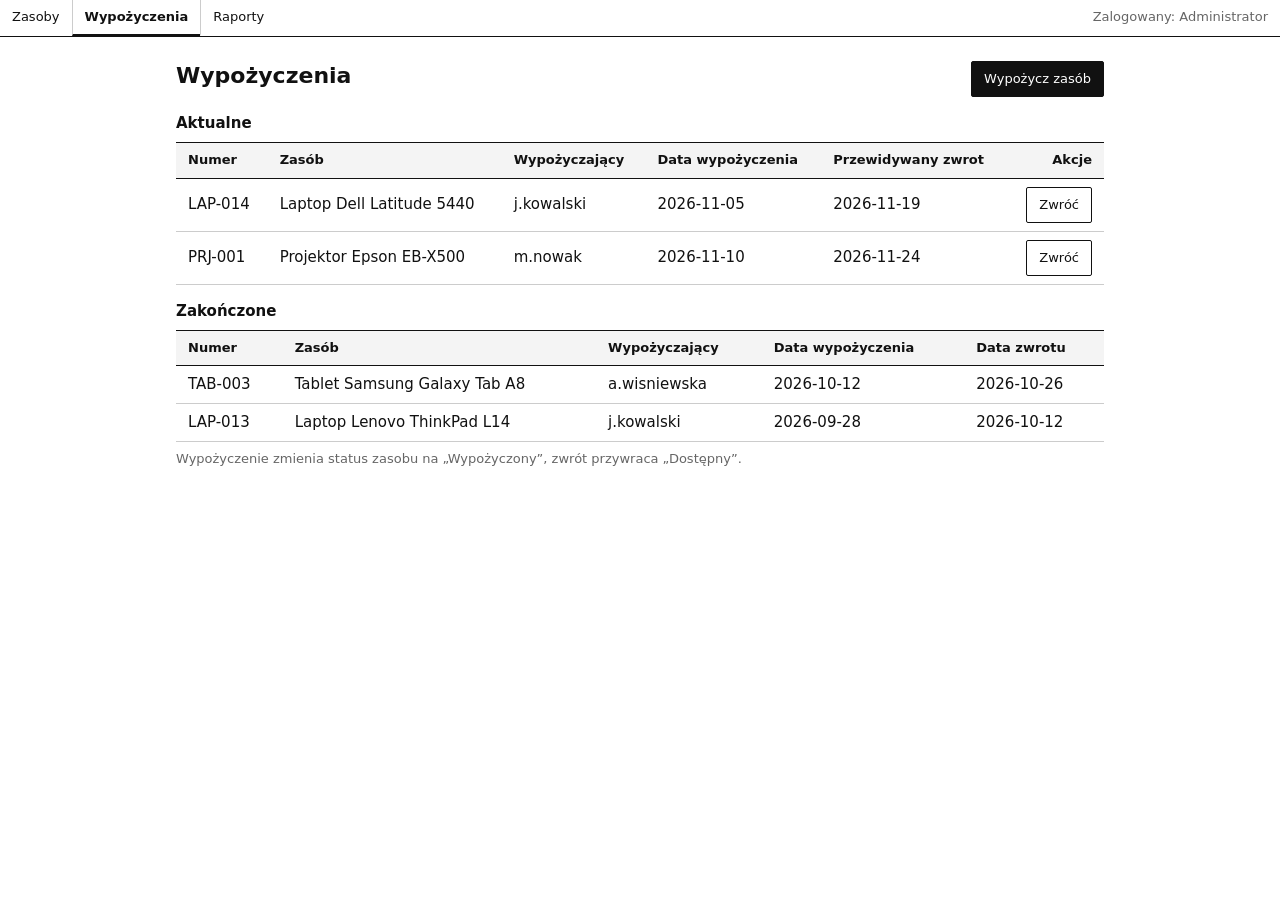
==== frontend/loans.html @ 5c374b67 "feat: add loans and reports views" ====
<!DOCTYPE html>
<html lang="pl">
<head>
  <meta charset="UTF-8">
  <meta name="viewport" content="width=device-width, initial-scale=1.0">
  <title>Wypożyczenia — EduResource Manager</title>
  <link rel="stylesheet" href="css/variables.css">
  <link rel="stylesheet" href="css/style.css">
  <link rel="stylesheet" href="css/components.css">
</head>
<body>
  <nav class="nav">
    <a href="index.html">Zasoby</a>
    <a href="loans.html" class="is-active">Wypożyczenia</a>
    <a href="reports.html">Raporty</a>
    <span class="nav-user">Zalogowany: Administrator</span>
  </nav>

  <div class="container">
    <div class="page-header">
      <h1>Wypożyczenia</h1>
      <button class="btn btn--primary">Wypożycz zasób</button>
    </div>

    <h2>Aktualne</h2>
    <table class="table">
      <thead>
        <tr>
          <th>Numer</th>
          <th>Zasób</th>
          <th>Wypożyczający</th>
          <th>Data wypożyczenia</th>
          <th>Przewidywany zwrot</th>
          <th style="text-align:right;">Akcje</th>
        </tr>
      </thead>
      <tbody>
        <tr>
          <td>LAP-014</td>
          <td>Laptop Dell Latitude 5440</td>
          <td>j.kowalski</td>
          <td>2026-11-05</td>
          <td>2026-11-19</td>
          <td class="actions"><button class="btn">Zwróć</button></td>
        </tr>
        <tr>
          <td>PRJ-001</td>
          <td>Projektor Epson EB-X500</td>
          <td>m.nowak</td>
          <td>2026-11-10</td>
          <td>2026-11-24</td>
          <td class="actions"><button class="btn">Zwróć</button></td>
        </tr>
      </tbody>
    </table>

    <h2>Zakończone</h2>
    <table class="table">
      <thead>
        <tr>
          <th>Numer</th>
          <th>Zasób</th>
          <th>Wypożyczający</th>
          <th>Data wypożyczenia</th>
          <th>Data zwrotu</th>
        </tr>
      </thead>
      <tbody>
        <tr>
          <td>TAB-003</td>
          <td>Tablet Samsung Galaxy Tab A8</td>
          <td>a.wisniewska</td>
          <td>2026-10-12</td>
          <td>2026-10-26</td>
        </tr>
        <tr>
          <td>LAP-013</td>
          <td>Laptop Lenovo ThinkPad L14</td>
          <td>j.kowalski</td>
          <td>2026-09-28</td>
          <td>2026-10-12</td>
        </tr>
      </tbody>
    </table>
    <p class="muted" style="margin-top: 8px;">Wypożyczenie zmienia status zasobu na „Wypożyczony”, zwrót przywraca „Dostępny”.</p>
  </div>
</body>
</html>
---- frontend/css/variables.css ----
/* EduResource Manager — design tokens
 * Czarno-biały system: zero gradientów, cieni i emoji.
 * Wszystko buduje typografia, siatka i linia 1px (ARCHITECTURE.md, plan rozdz. 1).
 */

:root {
  --color-bg: #ffffff;        /* tło aplikacji */
  --color-ink: #111111;       /* tekst podstawowy */
  --color-muted: #666666;     /* tekst pomocniczy, daty, opisy */
  --color-line: #111111;      /* linie główne, nagłówki tabel */
  --color-line-soft: #cccccc; /* linie pomocnicze */
  --color-fill: #f4f4f4;      /* tło pasków, hover wierszy, pól */
  --color-invert-bg: #111111; /* tło przycisku podstawowego */
  --color-invert-ink: #ffffff;

  --font: system-ui, -apple-system, "Segoe UI", sans-serif;

  --size-text: 15px;
  --size-small: 13px;
  --size-title: 22px;

  --space-1: 8px;
  --space-2: 12px;
  --space-3: 16px;
  --space-4: 24px;
}
---- frontend/css/style.css ----
/* EduResource Manager — base styles
 * Layout, typografia, nawigacja, tabele (plan rozdz. 1.3).
 * Zasady: płaskość, linia 1px, gęstość, brak animacji poza hover tła.
 */

* {
  margin: 0;
  padding: 0;
  box-sizing: border-box;
}

body {
  font-family: var(--font);
  font-size: var(--size-text);
  color: var(--color-ink);
  background: var(--color-bg);
  line-height: 1.4;
}

/* --- Struktura strony --- */

.container {
  max-width: 960px;
  margin: 0 auto;
  padding: var(--space-4) var(--space-3);
}

.page-header {
  display: flex;
  align-items: baseline;
  justify-content: space-between;
  gap: var(--space-3);
  margin-bottom: var(--space-3);
}

h1 {
  font-size: var(--size-title);
  font-weight: 700;
}

h2 {
  font-size: var(--size-text);
  font-weight: 600;
  margin: var(--space-3) 0 var(--space-1);
}

/* --- Nawigacja: poziomy pasek, linki oddzielone linią,
       aktywna pozycja podkreślona linią 2px --- */

.nav {
  display: flex;
  border-bottom: 1px solid var(--color-line);
}

.nav a {
  display: block;
  padding: var(--space-1) var(--space-2);
  font-size: var(--size-small);
  color: var(--color-ink);
  text-decoration: none;
  border-left: 1px solid var(--color-line-soft);
  border-bottom: 2px solid transparent;
  transition: background-color 0.1s;
}

.nav a:first-child {
  border-left: none;
}

.nav a:hover {
  background: var(--color-fill);
}

.nav a.is-active {
  border-bottom-color: var(--color-ink);
  font-weight: 600;
}

.nav-user {
  margin-left: auto;
  padding: var(--space-1) var(--space-2);
  font-size: var(--size-small);
  color: var(--color-muted);
}

/* --- Tabela --- */

.table {
  width: 100%;
  border-collapse: collapse;
  border-top: 1px solid var(--color-line);
  border-bottom: 1px solid var(--color-line);
}

.table th {
  background: var(--color-fill);
  font-size: var(--size-small);
  font-weight: 600;
  text-align: left;
  padding: var(--space-1) var(--space-2);
  border-bottom: 1px solid var(--color-line);
}

.table td {
  padding: var(--space-1) var(--space-2);
  border-bottom: 1px solid var(--color-line-soft);
}

.table tbody tr:hover {
  background: var(--color-fill);
}

.table td.actions {
  white-space: nowrap;
  text-align: right;
}

/* --- Status zasobu: zwykły tekst, bez kolorów.
       Wypożyczony i Zutylizowany wyróżnione grubością. --- */

.status {
  font-size: var(--size-small);
}

.status--loaned,
.status--retired {
  font-weight: 600;
}

/* --- Tekst pomocniczy --- */

.muted {
  color: var(--color-muted);
  font-size: var(--size-small);
}

.section {
  margin-bottom: var(--space-4);
}
---- frontend/css/components.css ----
/* EduResource Manager — components
 * Przyciski, pola formularzy, pasek komunikatów (plan rozdz. 1.3).
 * Bez cieni, bez gradientów, bez ikonek i emoji.
 */

/* --- Przyciski ---
 * Podstawowy: czarne tło, biały tekst.
 * Wtórny: białe tło, czarny tekst.
 * „Niebezpieczny” (Usuń): styl wtórny + confirm() w JS, osobnego wyglądu nie ma.
 * Jedyna animacja w całym systemie: hover tła 0.1s.
 */

.btn {
  display: inline-block;
  font: inherit;
  font-size: var(--size-small);
  padding: var(--space-1) var(--space-2);
  border: 1px solid var(--color-line);
  border-radius: 2px;
  background: var(--color-bg);
  color: var(--color-ink);
  text-decoration: none;
  cursor: pointer;
  transition: background-color 0.1s;
}

.btn:hover {
  background: var(--color-fill);
}

.btn--primary {
  background: var(--color-invert-bg);
  color: var(--color-invert-ink);
}

.btn--primary:hover {
  background: #333333;
}

.btn:disabled {
  color: var(--color-muted);
  background: var(--color-fill);
  border-color: var(--color-line-soft);
  cursor: not-allowed;
}

/* --- Pola formularza --- */

.form {
  max-width: 480px;
}

.field {
  margin-bottom: var(--space-2);
}

.field__label {
  display: block;
  font-size: var(--size-small);
  font-weight: 600;
  margin-bottom: 4px;
}

.field__hint {
  display: block;
  font-size: var(--size-small);
  color: var(--color-muted);
  margin-top: 4px;
}

.field__input,
.field__select,
.field__textarea {
  width: 100%;
  font: inherit;
  font-size: var(--size-text);
  padding: var(--space-1);
  border: 1px solid var(--color-line);
  border-radius: 2px;
  background: var(--color-bg);
  color: var(--color-ink);
}

.field__input:focus,
.field__select:focus,
.field__textarea:focus {
  outline: 2px solid var(--color-ink);
  outline-offset: -1px;
}

.field__error {
  display: block;
  font-size: var(--size-small);
  margin-top: 4px;
}

.form__actions {
  margin-top: var(--space-3);
  display: flex;
  gap: var(--space-2);
}

/* --- Pasek komunikatów: pojedynczy pasek nad treścią.
       Sukces: czarne tło, biały tekst.
       Błąd: białe tło, ramka 1px, tekst z prefiksem „Błąd:”. --- */

.message {
  padding: var(--space-1) var(--space-2);
  font-size: var(--size-small);
  margin-bottom: var(--space-3);
}

.message--success {
  background: var(--color-invert-bg);
  color: var(--color-invert-ink);
}

.message--error {
  background: var(--color-bg);
  color: var(--color-ink);
  border: 1px solid var(--color-line);
}
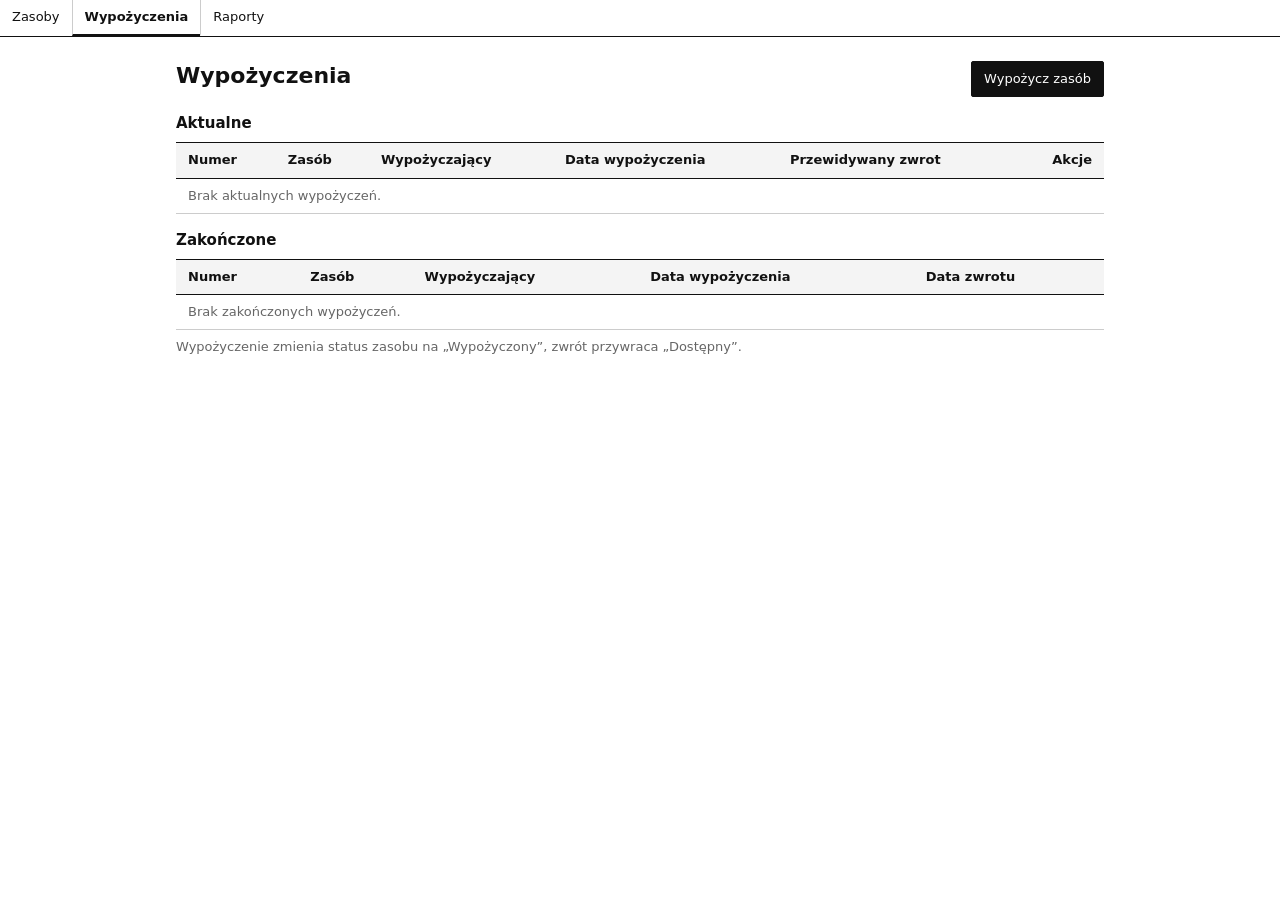
==== commit 33f9916c: "refactor: remove hardcoded loan and report rows" ====
--- a/frontend/loans.html
+++ b/frontend/loans.html
@@ -13,7 +13,7 @@
     <a href="index.html">Zasoby</a>
     <a href="loans.html" class="is-active">Wypożyczenia</a>
     <a href="reports.html">Raporty</a>
-    <span class="nav-user">Zalogowany: Administrator</span>
+    <span class="nav-user" id="nav-user"></span><!-- заполнит auth.js -->
   </nav>
 
   <div class="container">
@@ -34,23 +34,11 @@
           <th style="text-align:right;">Akcje</th>
         </tr>
       </thead>
-      <tbody>
+      <tbody id="loans-active-body">
         <tr>
-          <td>LAP-014</td>
-          <td>Laptop Dell Latitude 5440</td>
-          <td>j.kowalski</td>
-          <td>2026-11-05</td>
-          <td>2026-11-19</td>
-          <td class="actions"><button class="btn">Zwróć</button></td>
+          <td colspan="6" class="muted">Brak aktualnych wypożyczeń.</td>
         </tr>
-        <tr>
-          <td>PRJ-001</td>
-          <td>Projektor Epson EB-X500</td>
-          <td>m.nowak</td>
-          <td>2026-11-10</td>
-          <td>2026-11-24</td>
-          <td class="actions"><button class="btn">Zwróć</button></td>
-        </tr>
+        <!-- строки рендерит js/loans.js из ответа api/loans.php -->
       </tbody>
     </table>
 
@@ -65,21 +53,11 @@
           <th>Data zwrotu</th>
         </tr>
       </thead>
-      <tbody>
+      <tbody id="loans-ended-body">
         <tr>
-          <td>TAB-003</td>
-          <td>Tablet Samsung Galaxy Tab A8</td>
-          <td>a.wisniewska</td>
-          <td>2026-10-12</td>
-          <td>2026-10-26</td>
+          <td colspan="5" class="muted">Brak zakończonych wypożyczeń.</td>
         </tr>
-        <tr>
-          <td>LAP-013</td>
-          <td>Laptop Lenovo ThinkPad L14</td>
-          <td>j.kowalski</td>
-          <td>2026-09-28</td>
-          <td>2026-10-12</td>
-        </tr>
+        <!-- строки рендерит js/loans.js из ответа api/loans.php -->
       </tbody>
     </table>
     <p class="muted" style="margin-top: 8px;">Wypożyczenie zmienia status zasobu na „Wypożyczony”, zwrót przywraca „Dostępny”.</p>
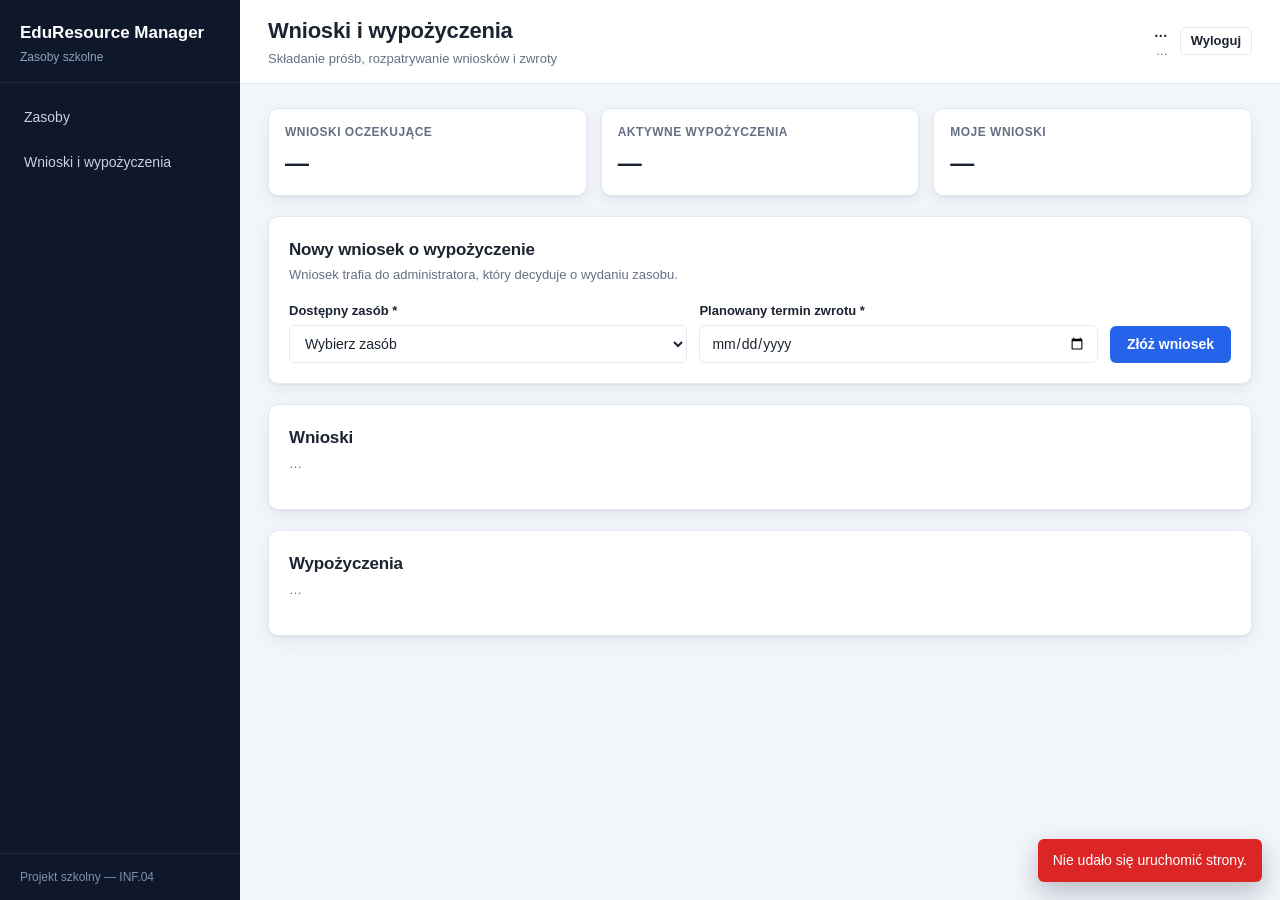
==== commit a6856662: "feat: add loans and returns interface" ====
--- a/frontend/loans.html
+++ b/frontend/loans.html
@@ -1,66 +1,175 @@
 <!DOCTYPE html>
 <html lang="pl">
 <head>
-  <meta charset="UTF-8">
-  <meta name="viewport" content="width=device-width, initial-scale=1.0">
-  <title>Wypożyczenia — EduResource Manager</title>
-  <link rel="stylesheet" href="css/variables.css">
-  <link rel="stylesheet" href="css/style.css">
-  <link rel="stylesheet" href="css/components.css">
+    <meta charset="utf-8">
+    <meta name="viewport" content="width=device-width, initial-scale=1">
+    <title>Wnioski i wypożyczenia — EduResource Manager</title>
+    <link rel="stylesheet" href="css/variables.css">
+    <link rel="stylesheet" href="css/style.css">
+    <link rel="stylesheet" href="css/components.css">
 </head>
 <body>
-  <nav class="nav">
-    <a href="index.html">Zasoby</a>
-    <a href="loans.html" class="is-active">Wypożyczenia</a>
-    <a href="reports.html">Raporty</a>
-    <span class="nav-user" id="nav-user"></span><!-- заполнит auth.js -->
-  </nav>
+    <div class="app">
+        <aside class="sidebar">
+            <div class="sidebar__marka">
+                EduResource Manager
+                <span>Zasoby szkolne</span>
+            </div>
+            <nav class="sidebar__nawigacja">
+                <a class="sidebar__link" href="index.html">Zasoby</a>
+                <a class="sidebar__link" href="loans.html">Wnioski i wypożyczenia</a>
+                <a class="sidebar__link ukryj" href="reports.html" data-admin>Raporty</a>
+            </nav>
+            <div class="sidebar__stopka">Projekt szkolny — INF.04</div>
+        </aside>
 
-  <div class="container">
-    <div class="page-header">
-      <h1>Wypożyczenia</h1>
-      <button class="btn btn--primary">Wypożycz zasób</button>
+        <div class="app--glowny">
+            <header class="naglowek">
+                <div class="naglowek__tytul">
+                    <h1>Wnioski i wypożyczenia</h1>
+                    <span class="naglowek__podtytul">Składanie próśb, rozpatrywanie wniosków i zwroty</span>
+                </div>
+                <div class="naglowek__uzytkownik">
+                    <div class="naglowek__dane">
+                        <strong id="uzytkownik-nazwa">…</strong>
+                        <span id="uzytkownik-rola">…</span>
+                    </div>
+                    <button class="przycisk przycisk--jasny przycisk--maly" type="button" data-wyloguj>
+                        Wyloguj
+                    </button>
+                </div>
+            </header>
+
+            <main class="tresc">
+                <div class="karta-podsumowania">
+                    <div class="karta-podsumowania__element">
+                        <div class="karta-podsumowania__etykieta">Wnioski oczekujące</div>
+                        <div class="karta-podsumowania__wartosc" id="podsumowanie-oczekujace">—</div>
+                    </div>
+                    <div class="karta-podsumowania__element">
+                        <div class="karta-podsumowania__etykieta">Aktywne wypożyczenia</div>
+                        <div class="karta-podsumowania__wartosc" id="podsumowanie-aktywne">—</div>
+                    </div>
+                    <div class="karta-podsumowania__element">
+                        <div class="karta-podsumowania__etykieta">Moje wnioski</div>
+                        <div class="karta-podsumowania__wartosc" id="podsumowanie-moje">—</div>
+                    </div>
+                </div>
+
+                <section class="sekcja">
+                    <div class="sekcja__naglowek">
+                        <div>
+                            <h2>Nowy wniosek o wypożyczenie</h2>
+                            <p class="sekcja__opis">Wniosek trafia do administratora, który decyduje o wydaniu zasobu.</p>
+                        </div>
+                    </div>
+
+                    <div class="komunikat komunikat--info" id="formularz-wniosek-info" hidden></div>
+
+                    <form id="formularz-wniosek" novalidate>
+                        <div class="formularz-wiersz">
+                            <div class="pole" id="pole-wniosek-zasob">
+                                <label class="pole__etykieta" for="wniosek-zasob">Dostępny zasób *</label>
+                                <select class="wybierz" id="wniosek-zasob">
+                                    <option value="">Wybierz zasób</option>
+                                </select>
+                                <span class="pole__blad ukryj">Wybierz zasób z listy.</span>
+                            </div>
+
+                            <div class="pole" id="pole-wniosek-termin">
+                                <label class="pole__etykieta" for="wniosek-termin">Planowany termin zwrotu *</label>
+                                <input class="wejscie" type="date" id="wniosek-termin">
+                                <span class="pole__blad ukryj">Termin nie może być z przeszłości.</span>
+                            </div>
+
+                            <button class="przycisk" type="submit" id="przycisk-wniosek">
+                                Złóż wniosek
+                            </button>
+                        </div>
+                    </form>
+                </section>
+
+                <section class="sekcja">
+                    <div class="sekcja__naglowek">
+                        <div>
+                            <h2>Wnioski</h2>
+                            <p class="sekcja__opis" id="opis-wnioski">…</p>
+                        </div>
+                    </div>
+                    <div id="tabela-wnioski"></div>
+                </section>
+
+                <section class="sekcja">
+                    <div class="sekcja__naglowek">
+                        <div>
+                            <h2>Wypożyczenia</h2>
+                            <p class="sekcja__opis" id="opis-wypozyczenia">…</p>
+                        </div>
+                    </div>
+                    <div id="tabela-wypozyczenia"></div>
+                </section>
+            </main>
+        </div>
     </div>
 
-    <h2>Aktualne</h2>
-    <table class="table">
-      <thead>
-        <tr>
-          <th>Numer</th>
-          <th>Zasób</th>
-          <th>Wypożyczający</th>
-          <th>Data wypożyczenia</th>
-          <th>Przewidywany zwrot</th>
-          <th style="text-align:right;">Akcje</th>
-        </tr>
-      </thead>
-      <tbody id="loans-active-body">
-        <tr>
-          <td colspan="6" class="muted">Brak aktualnych wypożyczeń.</td>
-        </tr>
-        <!-- строки рендерит js/loans.js из ответа api/loans.php -->
-      </tbody>
-    </table>
+    <div class="modal" id="modal-decyzja" hidden>
+        <div class="modal__panel">
+            <div class="modal__naglowek">
+                <h2>Rozpatrzenie wniosku</h2>
+                <button class="modal__zamknij" type="button" data-zamknij aria-label="Zamknij">&times;</button>
+            </div>
+            <div class="modal__tresc">
+                <div class="komunikat komunikat--blad" id="modal-decyzja-blad" hidden></div>
+                <div id="modal-decyzja-szczegoly"></div>
+                <div class="pole">
+                    <label class="pole__etykieta" for="decyzja-komentarz">Komentarz administratora</label>
+                    <textarea class="obszar" id="decyzja-komentarz" rows="3" maxlength="500"
+                              placeholder="Opcjonalne uzasadnienie decyzji"></textarea>
+                </div>
+            </div>
+            <div class="modal__stopka">
+                <button class="przycisk przycisk--jasny" type="button" data-zamknij>Anuluj</button>
+                <button class="przycisk przycisk--zagrozenie" type="button" id="przycisk-odrzuc">
+                    Odrzuć
+                </button>
+                <button class="przycisk" type="button" id="przycisk-zaakceptuj">
+                    Zaakceptuj
+                </button>
+            </div>
+        </div>
+    </div>
 
-    <h2>Zakończone</h2>
-    <table class="table">
-      <thead>
-        <tr>
-          <th>Numer</th>
-          <th>Zasób</th>
-          <th>Wypożyczający</th>
-          <th>Data wypożyczenia</th>
-          <th>Data zwrotu</th>
-        </tr>
-      </thead>
-      <tbody id="loans-ended-body">
-        <tr>
-          <td colspan="5" class="muted">Brak zakończonych wypożyczeń.</td>
-        </tr>
-        <!-- строки рендерит js/loans.js из ответа api/loans.php -->
-      </tbody>
-    </table>
-    <p class="muted" style="margin-top: 8px;">Wypożyczenie zmienia status zasobu na „Wypożyczony”, zwrót przywraca „Dostępny”.</p>
-  </div>
+    <div class="modal" id="modal-zwrot" hidden>
+        <div class="modal__panel">
+            <div class="modal__naglowek">
+                <h2>Rejestracja zwrotu</h2>
+                <button class="modal__zamknij" type="button" data-zamknij aria-label="Zamknij">&times;</button>
+            </div>
+            <div class="modal__tresc">
+                <p>Czy na pewno rejestrujesz zwrot zasobu <strong id="zwrot-nazwa"></strong>?</p>
+                <div class="pole">
+                    <label class="pole__etykieta" for="zwrot-stan">Stan techniczny po zwrocie</label>
+                    <select class="wybierz" id="zwrot-stan">
+                        <option value="sprawny">Sprawny — zasób wraca do użycia</option>
+                        <option value="uszkodzony">Uszkodzony — zasób trafia do naprawy</option>
+                        <option value="niesprawdzony">Niesprawdzony — wymaga sprawdzenia</option>
+                    </select>
+                    <span class="pole__podpowiedz">
+                        Uszkodzony sprzęt po zwrocie otrzymuje status „W naprawie”.
+                    </span>
+                </div>
+            </div>
+            <div class="modal__stopka">
+                <button class="przycisk przycisk--jasny" type="button" data-zamknij>Anuluj</button>
+                <button class="przycisk" type="button" id="przycisk-zwrot-potwierdz">
+                    Zarejestruj zwrot
+                </button>
+            </div>
+        </div>
+    </div>
+
+    <script src="js/api.js"></script>
+    <script src="js/ui.js"></script>
+    <script src="js/loans.js"></script>
 </body>
 </html>
--- a/frontend/css/variables.css
+++ b/frontend/css/variables.css
@@ -1,26 +1,33 @@
-/* EduResource Manager — design tokens
- * Czarno-biały system: zero gradientów, cieni i emoji.
- * Wszystko buduje typografia, siatka i linia 1px (ARCHITECTURE.md, plan rozdz. 1).
- */
+:root {
+    --tlo: #f2f5fa;
+    --powierzchnia: #ffffff;
+    --tekst: #1b2430;
+    --tekst-mgla: #667085;
+    --obramowanie: #e4e9f2;
 
-:root {
-  --color-bg: #ffffff;        /* tło aplikacji */
-  --color-ink: #111111;       /* tekst podstawowy */
-  --color-muted: #666666;     /* tekst pomocniczy, daty, opisy */
-  --color-line: #111111;      /* linie główne, nagłówki tabel */
-  --color-line-soft: #cccccc; /* linie pomocnicze */
-  --color-fill: #f4f4f4;      /* tło pasków, hover wierszy, pól */
-  --color-invert-bg: #111111; /* tło przycisku podstawowego */
-  --color-invert-ink: #ffffff;
+    --primary: #2563eb;
+    --primary-hover: #1d4ed8;
+    --primary-miekki: #eaf1ff;
 
-  --font: system-ui, -apple-system, "Segoe UI", sans-serif;
+    --danger: #dc2626;
+    --danger-miekki: #fdecec;
+    --success: #16a34a;
+    --success-miekki: #e9f7ef;
+    --warning: #d97706;
+    --warning-miekki: #fdf3e7;
+    --info: #0891b2;
+    --info-miekki: #e6f6fb;
+    --neutral: #64748b;
+    --neutral-miekki: #eef1f6;
 
-  --size-text: 15px;
-  --size-small: 13px;
-  --size-title: 22px;
+    --sidebar-tlo: #0f172a;
+    --sidebar-tekst: #c7d2e0;
+    --sidebar-aktywny-tlo: #1d4ed8;
 
-  --space-1: 8px;
-  --space-2: 12px;
-  --space-3: 16px;
-  --space-4: 24px;
+    --cien: 0 1px 2px rgba(15, 23, 42, 0.06), 0 6px 16px rgba(15, 23, 42, 0.06);
+    --promien: 10px;
+    --promien-maly: 6px;
+
+    --czcionka: "Segoe UI", Roboto, "Helvetica Neue", Arial, sans-serif;
+    --szerokosc-sidebar: 240px;
 }
--- a/frontend/css/style.css
+++ b/frontend/css/style.css
@@ -1,139 +1,288 @@
-/* EduResource Manager — base styles
- * Layout, typografia, nawigacja, tabele (plan rozdz. 1.3).
- * Zasady: płaskość, linia 1px, gęstość, brak animacji poza hover tła.
- */
-
-* {
-  margin: 0;
-  padding: 0;
-  box-sizing: border-box;
-}
-
+*,
+*::before,
+*::after {
+    box-sizing: border-box;
+}
+
+html,
 body {
-  font-family: var(--font);
-  font-size: var(--size-text);
-  color: var(--color-ink);
-  background: var(--color-bg);
-  line-height: 1.4;
-}
-
-/* --- Struktura strony --- */
-
-.container {
-  max-width: 960px;
-  margin: 0 auto;
-  padding: var(--space-4) var(--space-3);
-}
-
-.page-header {
-  display: flex;
-  align-items: baseline;
-  justify-content: space-between;
-  gap: var(--space-3);
-  margin-bottom: var(--space-3);
+    margin: 0;
+    padding: 0;
+    height: 100%;
+}
+
+body {
+    background: var(--tlo);
+    color: var(--tekst);
+    font-family: var(--czcionka);
+    font-size: 15px;
+    line-height: 1.5;
+}
+
+h1,
+h2,
+h3,
+h4 {
+    margin: 0;
+    font-weight: 650;
+    letter-spacing: -0.01em;
 }
 
 h1 {
-  font-size: var(--size-title);
-  font-weight: 700;
+    font-size: 22px;
 }
 
 h2 {
-  font-size: var(--size-text);
-  font-weight: 600;
-  margin: var(--space-3) 0 var(--space-1);
-}
-
-/* --- Nawigacja: poziomy pasek, linki oddzielone linią,
-       aktywna pozycja podkreślona linią 2px --- */
-
-.nav {
-  display: flex;
-  border-bottom: 1px solid var(--color-line);
-}
-
-.nav a {
-  display: block;
-  padding: var(--space-1) var(--space-2);
-  font-size: var(--size-small);
-  color: var(--color-ink);
-  text-decoration: none;
-  border-left: 1px solid var(--color-line-soft);
-  border-bottom: 2px solid transparent;
-  transition: background-color 0.1s;
-}
-
-.nav a:first-child {
-  border-left: none;
-}
-
-.nav a:hover {
-  background: var(--color-fill);
-}
-
-.nav a.is-active {
-  border-bottom-color: var(--color-ink);
-  font-weight: 600;
-}
-
-.nav-user {
-  margin-left: auto;
-  padding: var(--space-1) var(--space-2);
-  font-size: var(--size-small);
-  color: var(--color-muted);
-}
-
-/* --- Tabela --- */
-
-.table {
-  width: 100%;
-  border-collapse: collapse;
-  border-top: 1px solid var(--color-line);
-  border-bottom: 1px solid var(--color-line);
-}
-
-.table th {
-  background: var(--color-fill);
-  font-size: var(--size-small);
-  font-weight: 600;
-  text-align: left;
-  padding: var(--space-1) var(--space-2);
-  border-bottom: 1px solid var(--color-line);
-}
-
-.table td {
-  padding: var(--space-1) var(--space-2);
-  border-bottom: 1px solid var(--color-line-soft);
-}
-
-.table tbody tr:hover {
-  background: var(--color-fill);
-}
-
-.table td.actions {
-  white-space: nowrap;
-  text-align: right;
-}
-
-/* --- Status zasobu: zwykły tekst, bez kolorów.
-       Wypożyczony i Zutylizowany wyróżnione grubością. --- */
-
-.status {
-  font-size: var(--size-small);
-}
-
-.status--loaned,
-.status--retired {
-  font-weight: 600;
-}
-
-/* --- Tekst pomocniczy --- */
-
-.muted {
-  color: var(--color-muted);
-  font-size: var(--size-small);
-}
-
-.section {
-  margin-bottom: var(--space-4);
-}
+    font-size: 17px;
+}
+
+p {
+    margin: 0;
+}
+
+a {
+    color: var(--primary);
+    text-decoration: none;
+}
+
+a:hover {
+    text-decoration: underline;
+}
+
+.app {
+    display: flex;
+    min-height: 100vh;
+}
+
+.sidebar {
+    width: var(--szerokosc-sidebar);
+    flex-shrink: 0;
+    background: var(--sidebar-tlo);
+    color: var(--sidebar-tekst);
+    display: flex;
+    flex-direction: column;
+    position: sticky;
+    top: 0;
+    height: 100vh;
+}
+
+.sidebar__marka {
+    padding: 20px 20px 16px;
+    color: #ffffff;
+    font-size: 17px;
+    font-weight: 700;
+    border-bottom: 1px solid rgba(255, 255, 255, 0.08);
+}
+
+.sidebar__marka span {
+    display: block;
+    font-size: 12px;
+    font-weight: 400;
+    color: #8ea3bd;
+    margin-top: 2px;
+}
+
+.sidebar__nawigacja {
+    padding: 14px 12px;
+    display: flex;
+    flex-direction: column;
+    gap: 4px;
+    flex: 1;
+}
+
+.sidebar__link {
+    display: block;
+    padding: 10px 12px;
+    border-radius: var(--promien-maly);
+    color: var(--sidebar-tekst);
+    font-size: 14px;
+}
+
+.sidebar__link:hover {
+    background: rgba(255, 255, 255, 0.07);
+    color: #ffffff;
+    text-decoration: none;
+}
+
+.sidebar__link--aktywny {
+    background: var(--sidebar-aktywny-tlo);
+    color: #ffffff;
+    font-weight: 600;
+}
+
+.sidebar__stopka {
+    padding: 14px 20px;
+    font-size: 12px;
+    color: #7d90aa;
+    border-top: 1px solid rgba(255, 255, 255, 0.08);
+}
+
+.app--glowny {
+    flex: 1;
+    min-width: 0;
+    display: flex;
+    flex-direction: column;
+}
+
+.naglowek {
+    background: var(--powierzchnia);
+    border-bottom: 1px solid var(--obramowanie);
+    padding: 14px 28px;
+    display: flex;
+    align-items: center;
+    justify-content: space-between;
+    gap: 16px;
+    position: sticky;
+    top: 0;
+    z-index: 5;
+}
+
+.naglowek__tytul {
+    display: flex;
+    flex-direction: column;
+    gap: 2px;
+}
+
+.naglowek__podtytul {
+    font-size: 13px;
+    color: var(--tekst-mgla);
+}
+
+.naglowek__uzytkownik {
+    display: flex;
+    align-items: center;
+    gap: 12px;
+    font-size: 14px;
+}
+
+.naglowek__dane {
+    text-align: right;
+    line-height: 1.3;
+}
+
+.naglowek__dane strong {
+    display: block;
+    font-weight: 600;
+}
+
+.naglowek__dane span {
+    font-size: 12px;
+    color: var(--tekst-mgla);
+}
+
+.tresc {
+    padding: 24px 28px 40px;
+    flex: 1;
+}
+
+.sekcja {
+    background: var(--powierzchnia);
+    border: 1px solid var(--obramowanie);
+    border-radius: var(--promien);
+    box-shadow: var(--cien);
+    padding: 20px;
+    margin-bottom: 20px;
+}
+
+.sekcja__naglowek {
+    display: flex;
+    align-items: center;
+    justify-content: space-between;
+    gap: 16px;
+    flex-wrap: wrap;
+    margin-bottom: 16px;
+}
+
+.sekcja__opis {
+    font-size: 13px;
+    color: var(--tekst-mgla);
+    margin-top: 3px;
+}
+
+.siatka-filtrow {
+    display: grid;
+    grid-template-columns: minmax(220px, 2fr) repeat(4, minmax(135px, 1fr)) auto;
+    gap: 12px;
+    align-items: end;
+}
+
+@media (max-width: 1200px) {
+    .siatka-filtrow {
+        grid-template-columns: repeat(3, minmax(160px, 1fr));
+    }
+}
+
+@media (max-width: 900px) {
+    .app {
+        flex-direction: column;
+    }
+
+    .sidebar {
+        width: 100%;
+        height: auto;
+        position: static;
+    }
+
+    .sidebar__nawigacja {
+        flex-direction: row;
+        flex-wrap: wrap;
+        padding: 10px 12px;
+    }
+
+    .sidebar__stopka {
+        display: none;
+    }
+
+    .naglowek,
+    .tresc {
+        padding-left: 16px;
+        padding-right: 16px;
+    }
+
+    .siatka-filtrow {
+        grid-template-columns: 1fr;
+    }
+}
+
+.ekran-logowania {
+    min-height: 100vh;
+    display: flex;
+    align-items: center;
+    justify-content: center;
+    padding: 24px;
+    background: linear-gradient(155deg, #0f172a 0%, #1e3a8a 100%);
+}
+
+.karta-logowania {
+    width: 100%;
+    max-width: 400px;
+    background: var(--powierzchnia);
+    border-radius: var(--promien);
+    box-shadow: 0 24px 60px rgba(15, 23, 42, 0.35);
+    padding: 30px 28px;
+}
+
+.karta-logowania__marka {
+    font-size: 20px;
+    font-weight: 700;
+}
+
+.karta-logowania__podtytul {
+    font-size: 13px;
+    color: var(--tekst-mgla);
+    margin-top: 4px;
+}
+
+.karta-logowania__formularz {
+    display: flex;
+    flex-direction: column;
+    gap: 14px;
+    margin-top: 22px;
+}
+
+.karta-logowania__odniesienie {
+    margin-top: 18px;
+    font-size: 12px;
+    color: var(--tekst-mgla);
+    text-align: center;
+}
--- a/frontend/css/components.css
+++ b/frontend/css/components.css
@@ -1,122 +1,460 @@
-/* EduResource Manager — components
- * Przyciski, pola formularzy, pasek komunikatów (plan rozdz. 1.3).
- * Bez cieni, bez gradientów, bez ikonek i emoji.
- */
-
-/* --- Przyciski ---
- * Podstawowy: czarne tło, biały tekst.
- * Wtórny: białe tło, czarny tekst.
- * „Niebezpieczny” (Usuń): styl wtórny + confirm() w JS, osobnego wyglądu nie ma.
- * Jedyna animacja w całym systemie: hover tła 0.1s.
- */
-
-.btn {
-  display: inline-block;
-  font: inherit;
-  font-size: var(--size-small);
-  padding: var(--space-1) var(--space-2);
-  border: 1px solid var(--color-line);
-  border-radius: 2px;
-  background: var(--color-bg);
-  color: var(--color-ink);
-  text-decoration: none;
-  cursor: pointer;
-  transition: background-color 0.1s;
-}
-
-.btn:hover {
-  background: var(--color-fill);
-}
-
-.btn--primary {
-  background: var(--color-invert-bg);
-  color: var(--color-invert-ink);
-}
-
-.btn--primary:hover {
-  background: #333333;
-}
-
-.btn:disabled {
-  color: var(--color-muted);
-  background: var(--color-fill);
-  border-color: var(--color-line-soft);
-  cursor: not-allowed;
-}
-
-/* --- Pola formularza --- */
-
-.form {
-  max-width: 480px;
-}
-
-.field {
-  margin-bottom: var(--space-2);
-}
-
-.field__label {
-  display: block;
-  font-size: var(--size-small);
-  font-weight: 600;
-  margin-bottom: 4px;
-}
-
-.field__hint {
-  display: block;
-  font-size: var(--size-small);
-  color: var(--color-muted);
-  margin-top: 4px;
-}
-
-.field__input,
-.field__select,
-.field__textarea {
-  width: 100%;
-  font: inherit;
-  font-size: var(--size-text);
-  padding: var(--space-1);
-  border: 1px solid var(--color-line);
-  border-radius: 2px;
-  background: var(--color-bg);
-  color: var(--color-ink);
-}
-
-.field__input:focus,
-.field__select:focus,
-.field__textarea:focus {
-  outline: 2px solid var(--color-ink);
-  outline-offset: -1px;
-}
-
-.field__error {
-  display: block;
-  font-size: var(--size-small);
-  margin-top: 4px;
-}
-
-.form__actions {
-  margin-top: var(--space-3);
-  display: flex;
-  gap: var(--space-2);
-}
-
-/* --- Pasek komunikatów: pojedynczy pasek nad treścią.
-       Sukces: czarne tło, biały tekst.
-       Błąd: białe tło, ramka 1px, tekst z prefiksem „Błąd:”. --- */
-
-.message {
-  padding: var(--space-1) var(--space-2);
-  font-size: var(--size-small);
-  margin-bottom: var(--space-3);
-}
-
-.message--success {
-  background: var(--color-invert-bg);
-  color: var(--color-invert-ink);
-}
-
-.message--error {
-  background: var(--color-bg);
-  color: var(--color-ink);
-  border: 1px solid var(--color-line);
-}
+.przycisk {
+    display: inline-flex;
+    align-items: center;
+    justify-content: center;
+    gap: 6px;
+    padding: 9px 16px;
+    border-radius: var(--promien-maly);
+    border: 1px solid transparent;
+    font-family: inherit;
+    font-size: 14px;
+    font-weight: 600;
+    line-height: 1.2;
+    cursor: pointer;
+    background: var(--primary);
+    color: #ffffff;
+    transition: background 0.15s ease, border-color 0.15s ease, color 0.15s ease;
+}
+
+.przycisk:hover {
+    background: var(--primary-hover);
+}
+
+.przycisk:disabled {
+    opacity: 0.55;
+    cursor: not-allowed;
+}
+
+.przycisk--jasny {
+    background: var(--powierzchnia);
+    color: var(--tekst);
+    border-color: var(--obramowanie);
+}
+
+.przycisk--jasny:hover {
+    background: var(--neutral-miekki);
+}
+
+.przycisk--zagrozenie {
+    background: var(--danger);
+}
+
+.przycisk--zagrozenie:hover {
+    background: #b91c1c;
+}
+
+.przycisk--maly {
+    padding: 5px 10px;
+    font-size: 13px;
+}
+
+.przycisk--pelny {
+    width: 100%;
+}
+
+.grupa-przyciskow {
+    display: flex;
+    gap: 8px;
+    flex-wrap: wrap;
+}
+
+.pole {
+    display: flex;
+    flex-direction: column;
+    gap: 5px;
+    min-width: 0;
+}
+
+.pole__etykieta {
+    font-size: 13px;
+    font-weight: 600;
+    color: var(--tekst);
+}
+
+.pole__podpowiedz {
+    font-size: 12px;
+    color: var(--tekst-mgla);
+}
+
+.wejscie,
+.wybierz,
+.obszar {
+    width: 100%;
+    padding: 9px 11px;
+    border: 1px solid var(--obramowanie);
+    border-radius: var(--promien-maly);
+    background: var(--powierzchnia);
+    color: var(--tekst);
+    font-family: inherit;
+    font-size: 14px;
+}
+
+.wejscie:focus,
+.wybierz:focus,
+.obszar:focus {
+    outline: none;
+    border-color: var(--primary);
+    box-shadow: 0 0 0 3px var(--primary-miekki);
+}
+
+.wejscie::placeholder {
+    color: #98a2b3;
+}
+
+.wejscie[aria-invalid="true"],
+.wybierz[aria-invalid="true"] {
+    border-color: var(--danger);
+}
+
+.pole--blad .pole__blad {
+    font-size: 12px;
+    color: var(--danger);
+}
+
+.tabela-obudowa {
+    overflow-x: auto;
+    border: 1px solid var(--obramowanie);
+    border-radius: var(--promien);
+}
+
+.tabela {
+    width: 100%;
+    border-collapse: collapse;
+    font-size: 14px;
+    background: var(--powierzchnia);
+}
+
+.tabela th,
+.tabela td {
+    padding: 11px 14px;
+    text-align: left;
+    border-bottom: 1px solid var(--obramowanie);
+    vertical-align: middle;
+}
+
+.tabela th {
+    background: #f8fafc;
+    font-size: 12px;
+    text-transform: uppercase;
+    letter-spacing: 0.04em;
+    color: var(--tekst-mgla);
+    font-weight: 700;
+    white-space: nowrap;
+}
+
+.tabela tbody tr:last-child td {
+    border-bottom: none;
+}
+
+.tabela tbody tr:hover {
+    background: #fafbfe;
+}
+
+.tabela td.liczba,
+.tabela th.liczba {
+    text-align: right;
+    font-variant-numeric: tabular-nums;
+}
+
+.odznaka {
+    display: inline-block;
+    padding: 3px 9px;
+    border-radius: 999px;
+    font-size: 12px;
+    font-weight: 600;
+    white-space: nowrap;
+    background: var(--neutral-miekki);
+    color: var(--neutral);
+}
+
+.odznaka--dostepny,
+.odznaka--sprawny,
+.odznaka--zaakceptowany {
+    background: var(--success-miekki);
+    color: var(--success);
+}
+
+.odznaka--wypozyczony,
+.odznaka--oczekujacy {
+    background: var(--info-miekki);
+    color: var(--info);
+}
+
+.odznaka--w_naprawie,
+.odznaka--niesprawdzony,
+.odznaka--odrzucony {
+    background: var(--warning-miekki);
+    color: var(--warning);
+}
+
+.odznaka--zutylizowany,
+.odznaka--uszkodzony {
+    background: var(--danger-miekki);
+    color: var(--danger);
+}
+
+.odznaka--rola {
+    background: var(--primary-miekki);
+    color: var(--primary);
+}
+
+.komunikat {
+    padding: 11px 14px;
+    border-radius: var(--promien-maly);
+    font-size: 14px;
+    border: 1px solid transparent;
+    margin-bottom: 14px;
+}
+
+.komunikat--blad {
+    background: var(--danger-miekki);
+    border-color: #f8d7d7;
+    color: #991b1b;
+}
+
+.komunikat--sukces {
+    background: var(--success-miekki);
+    border-color: #cdeeda;
+    color: #14532d;
+}
+
+.komunikat--info {
+    background: var(--info-miekki);
+    border-color: #cdeaf3;
+    color: #155e75;
+}
+
+.komunikat:empty {
+    display: none;
+}
+
+.stan {
+    padding: 34px 16px;
+    text-align: center;
+    color: var(--tekst-mgla);
+    font-size: 14px;
+}
+
+.stan--ladowanie::before {
+    content: "";
+    display: block;
+    width: 26px;
+    height: 26px;
+    margin: 0 auto 10px;
+    border: 3px solid var(--obramowanie);
+    border-top-color: var(--primary);
+    border-radius: 50%;
+    animation: obrot 0.8s linear infinite;
+}
+
+@keyframes obrot {
+    to {
+        transform: rotate(360deg);
+    }
+}
+
+.modal {
+    position: fixed;
+    inset: 0;
+    background: rgba(15, 23, 42, 0.55);
+    display: flex;
+    align-items: flex-start;
+    justify-content: center;
+    padding: 6vh 16px 16px;
+    z-index: 50;
+    overflow-y: auto;
+}
+
+.modal[hidden] {
+    display: none;
+}
+
+.modal__panel {
+    background: var(--powierzchnia);
+    border-radius: var(--promien);
+    width: 100%;
+    max-width: 520px;
+    box-shadow: 0 20px 45px rgba(15, 23, 42, 0.28);
+    overflow: hidden;
+}
+
+.modal__panel--szeroki {
+    max-width: 720px;
+}
+
+.modal__naglowek {
+    display: flex;
+    align-items: center;
+    justify-content: space-between;
+    gap: 12px;
+    padding: 16px 20px;
+    border-bottom: 1px solid var(--obramowanie);
+}
+
+.modal__zamknij {
+    border: none;
+    background: transparent;
+    font-size: 24px;
+    line-height: 1;
+    color: var(--tekst-mgla);
+    cursor: pointer;
+    padding: 0 4px;
+}
+
+.modal__zamknij:hover {
+    color: var(--tekst);
+}
+
+.modal__tresc {
+    padding: 20px;
+    display: flex;
+    flex-direction: column;
+    gap: 14px;
+}
+
+.modal__stopka {
+    padding: 14px 20px;
+    border-top: 1px solid var(--obramowanie);
+    display: flex;
+    justify-content: flex-end;
+    gap: 8px;
+    background: #fafbfe;
+}
+
+.siatka-pol {
+    display: grid;
+    grid-template-columns: 1fr 1fr;
+    gap: 14px;
+}
+
+.siatka-pol .pole--pelny {
+    grid-column: 1 / -1;
+}
+
+@media (max-width: 560px) {
+    .siatka-pol {
+        grid-template-columns: 1fr;
+    }
+}
+
+.powiadomienia {
+    position: fixed;
+    right: 18px;
+    bottom: 18px;
+    display: flex;
+    flex-direction: column;
+    gap: 8px;
+    z-index: 100;
+    max-width: 340px;
+}
+
+.powiadomienie {
+    padding: 11px 15px;
+    border-radius: var(--promien-maly);
+    font-size: 14px;
+    color: #ffffff;
+    background: #1f2937;
+    box-shadow: 0 10px 24px rgba(15, 23, 42, 0.25);
+    animation: wjazd 0.18s ease;
+}
+
+.powiadomienie--blad {
+    background: var(--danger);
+}
+
+.powiadomienie--sukces {
+    background: var(--success);
+}
+
+@keyframes wjazd {
+    from {
+        opacity: 0;
+        transform: translateY(8px);
+    }
+}
+
+.zakladki {
+    display: flex;
+    gap: 6px;
+    flex-wrap: wrap;
+    border-bottom: 1px solid var(--obramowanie);
+    margin-bottom: 18px;
+}
+
+.zakladka {
+    border: none;
+    background: transparent;
+    padding: 9px 14px;
+    font-family: inherit;
+    font-size: 14px;
+    font-weight: 600;
+    color: var(--tekst-mgla);
+    cursor: pointer;
+    border-bottom: 2px solid transparent;
+    margin-bottom: -1px;
+}
+
+.zakladka:hover {
+    color: var(--tekst);
+}
+
+.zakladka--aktywna {
+    color: var(--primary);
+    border-bottom-color: var(--primary);
+}
+
+.pula-pusta {
+    padding: 30px 16px;
+    text-align: center;
+    color: var(--tekst-mgla);
+    font-size: 14px;
+}
+
+.karta-podsumowania {
+    display: grid;
+    grid-template-columns: repeat(auto-fit, minmax(170px, 1fr));
+    gap: 14px;
+    margin-bottom: 20px;
+}
+
+.karta-podsumowania__element {
+    background: var(--powierzchnia);
+    border: 1px solid var(--obramowanie);
+    border-radius: var(--promien);
+    padding: 14px 16px;
+    box-shadow: var(--cien);
+}
+
+.karta-podsumowania__etykieta {
+    font-size: 12px;
+    text-transform: uppercase;
+    letter-spacing: 0.04em;
+    color: var(--tekst-mgla);
+    font-weight: 700;
+}
+
+.karta-podsumowania__wartosc {
+    font-size: 24px;
+    font-weight: 700;
+    margin-top: 4px;
+}
+
+.formularz-wiersz {
+    display: flex;
+    gap: 12px;
+    align-items: flex-end;
+    flex-wrap: wrap;
+}
+
+.formularz-wiersz .pole {
+    min-width: 230px;
+    flex: 1;
+}
+
+.formularz-wiersz .przycisk {
+    flex-shrink: 0;
+}
+
+.ukryj {
+    display: none !important;
+}
